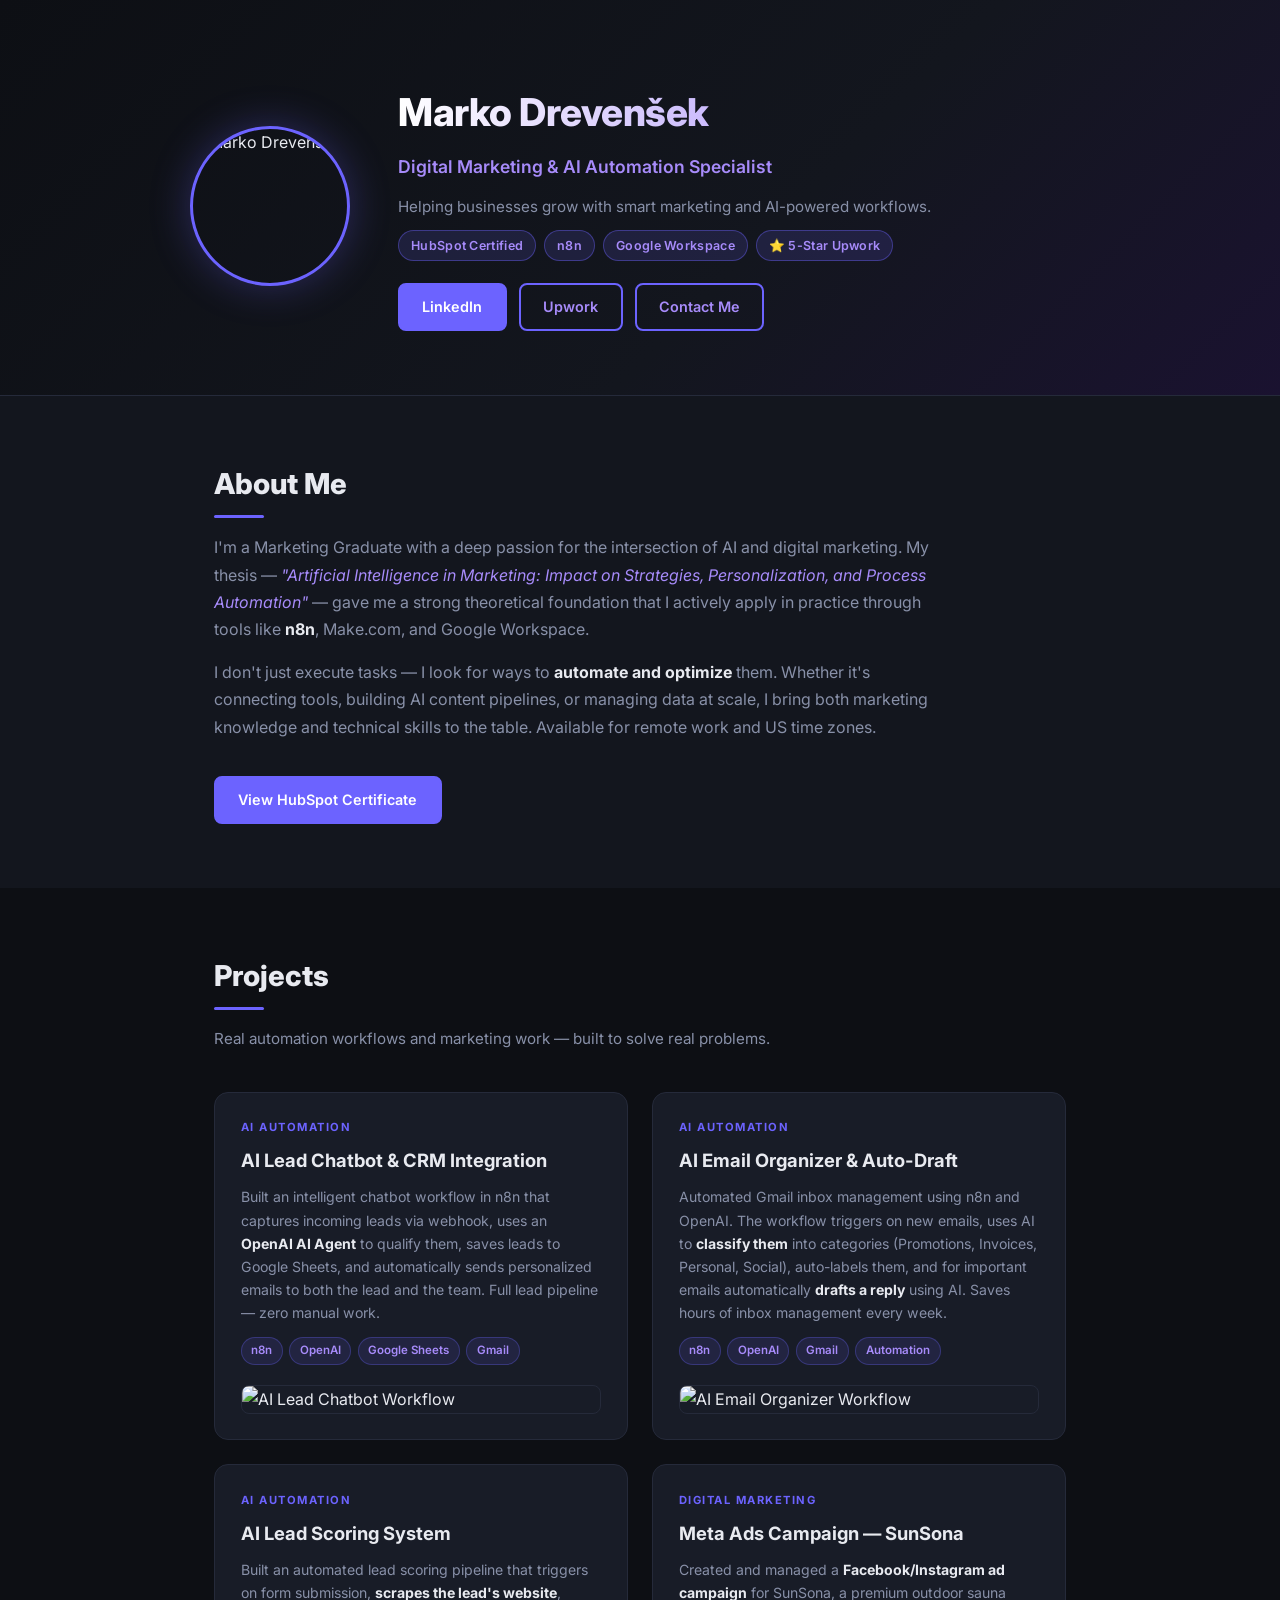
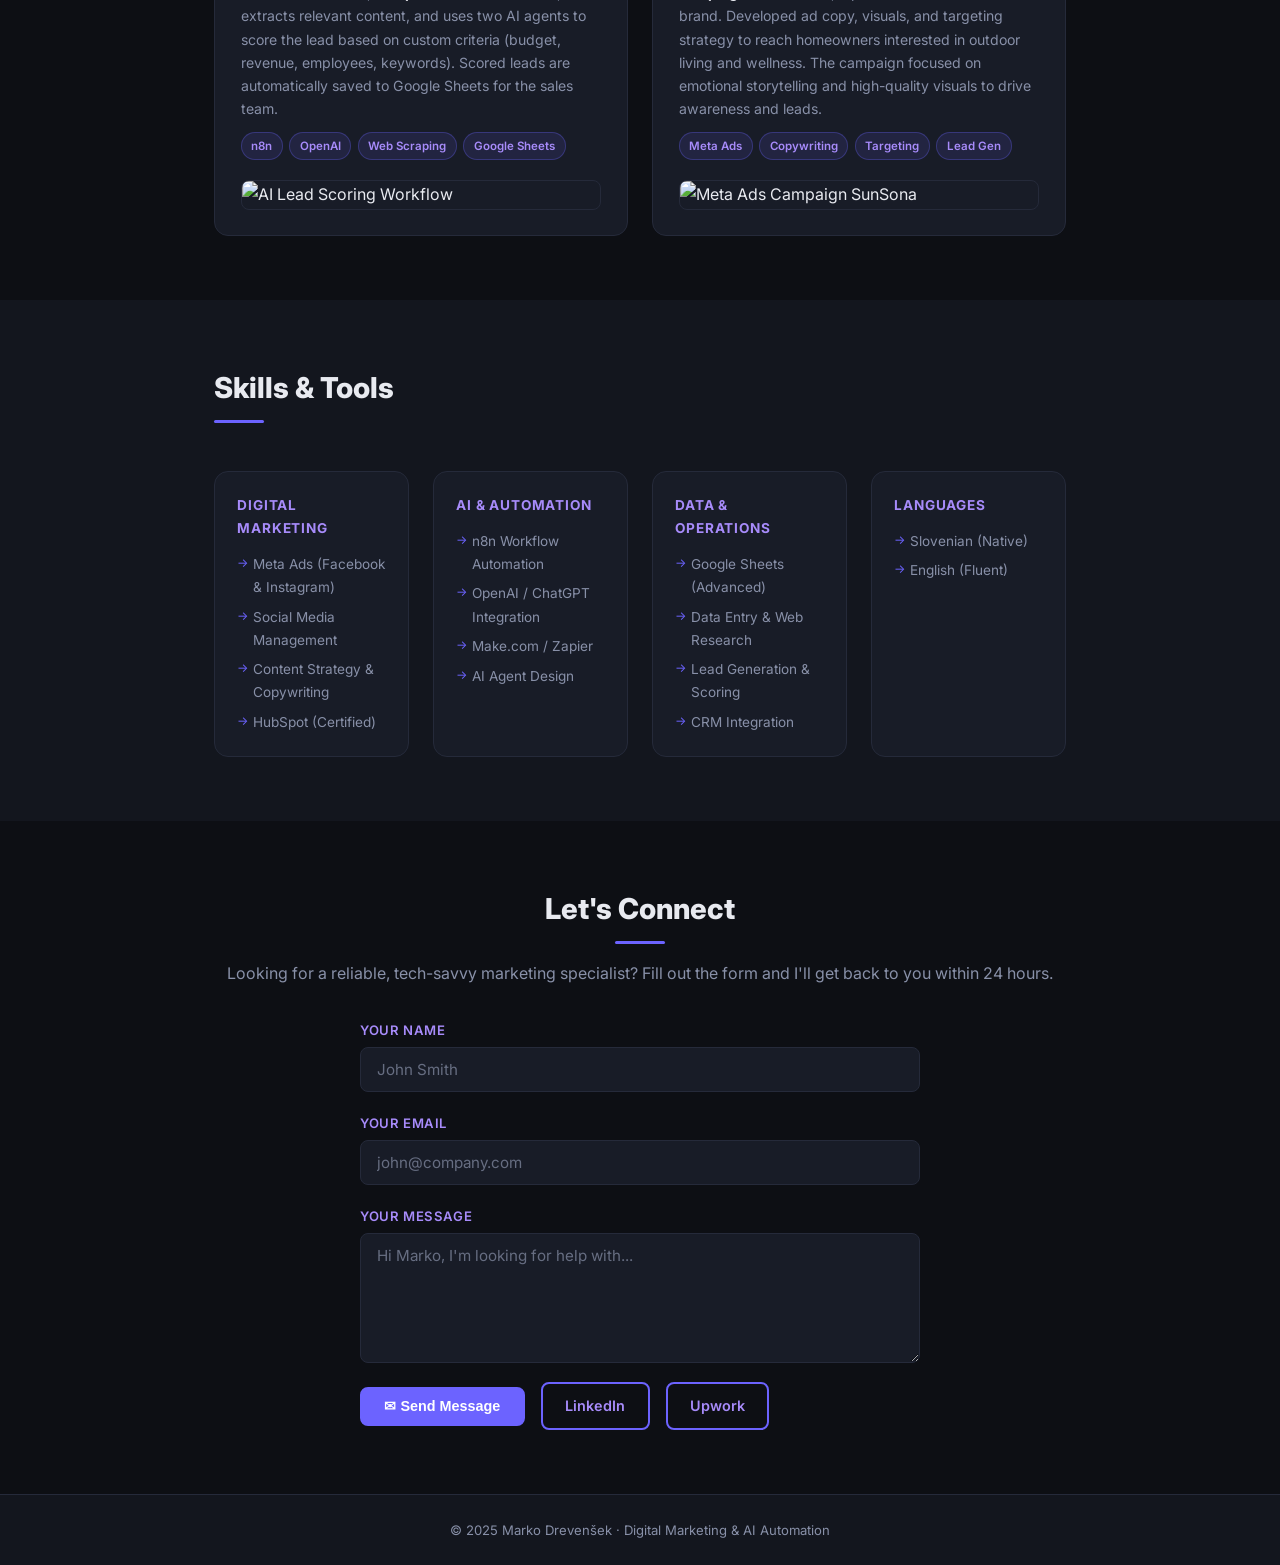
==== index.html @ e8113b6b "Add Formspree contact form to portfolio" ====
<!DOCTYPE html>
<html lang="en">
<head>
  <meta charset="UTF-8" />
  <meta name="viewport" content="width=device-width, initial-scale=1.0" />
  <title>Marko Drevenšek | Digital Marketing &amp; AI Automation</title>
  <meta name="description" content="Marko Drevenšek – Digital Marketing &amp; AI Automation Specialist. HubSpot Certified. Helping businesses grow with smart marketing and AI-powered workflows." />
  <link rel="preconnect" href="https://fonts.googleapis.com" />
  <link rel="preconnect" href="https://fonts.gstatic.com" crossorigin />
  <link href="https://fonts.googleapis.com/css2?family=Inter:wght@300;400;500;600;700;800&display=swap" rel="stylesheet" />
  <style>
/* ===========================
   RESET & BASE
=========================== */
*, *::before, *::after { box-sizing: border-box; margin: 0; padding: 0; }

:root {
  --bg:        #0d0f14;
  --bg2:       #13161e;
  --bg3:       #1a1e2a;
  --accent:    #6c63ff;
  --accent2:   #a78bfa;
  --text:      #e8eaf0;
  --muted:     #8890a8;
  --card-bg:   #181c27;
  --card-border: #252a3a;
  --radius:    14px;
  --font:      'Inter', sans-serif;
}

html { scroll-behavior: smooth; }

body {
  background: var(--bg);
  color: var(--text);
  font-family: var(--font);
  font-size: 16px;
  line-height: 1.7;
}

a { color: inherit; text-decoration: none; }

/* ===========================
   CONTAINER
=========================== */
.container {
  max-width: 900px;
  margin: 0 auto;
  padding: 0 1.5rem;
}

/* ===========================
   HERO
=========================== */
.hero {
  background: linear-gradient(135deg, #0d0f14 0%, #13161e 60%, #1a1230 100%);
  padding: 5rem 1.5rem 4rem;
  border-bottom: 1px solid var(--card-border);
}

.hero-inner {
  max-width: 900px;
  margin: 0 auto;
  display: flex;
  align-items: center;
  gap: 3rem;
}

.avatar {
  width: 160px;
  height: 160px;
  border-radius: 50%;
  object-fit: cover;
  object-position: top;
  border: 3px solid var(--accent);
  flex-shrink: 0;
  box-shadow: 0 0 40px rgba(108, 99, 255, 0.3);
}

.hero-text h1 {
  font-size: 2.4rem;
  font-weight: 800;
  letter-spacing: -0.5px;
  background: linear-gradient(90deg, #fff 0%, var(--accent2) 100%);
  -webkit-background-clip: text;
  -webkit-text-fill-color: transparent;
  background-clip: text;
  margin-bottom: 0.4rem;
}

.tagline {
  font-size: 1.1rem;
  font-weight: 600;
  color: var(--accent2);
  margin-bottom: 0.8rem;
}

.subtitle {
  color: var(--muted);
  font-size: 0.95rem;
  margin-bottom: 1.4rem;
}

.badges {
  display: flex;
  flex-wrap: wrap;
  gap: 0.5rem;
  margin-top: 0.6rem;
}

.badge {
  background: rgba(108, 99, 255, 0.15);
  border: 1px solid rgba(108, 99, 255, 0.4);
  color: var(--accent2);
  font-size: 0.78rem;
  font-weight: 600;
  padding: 0.25rem 0.75rem;
  border-radius: 999px;
  letter-spacing: 0.3px;
}

.hero-cta {
  display: flex;
  flex-wrap: wrap;
  gap: 0.75rem;
  margin-top: 1.2rem;
}

/* ===========================
   BUTTONS
=========================== */
.btn {
  display: inline-block;
  padding: 0.6rem 1.4rem;
  border-radius: 8px;
  font-size: 0.9rem;
  font-weight: 600;
  cursor: pointer;
  transition: all 0.2s ease;
}

.btn-primary {
  background: var(--accent);
  color: #fff;
  border: 2px solid var(--accent);
}

.btn-primary:hover {
  background: var(--accent2);
  border-color: var(--accent2);
  transform: translateY(-1px);
}

.btn-outline {
  background: transparent;
  color: var(--accent2);
  border: 2px solid var(--accent);
}

.btn-outline:hover {
  background: rgba(108, 99, 255, 0.1);
  transform: translateY(-1px);
}

/* ===========================
   SECTION TITLES
=========================== */
.section-title {
  font-size: 1.8rem;
  font-weight: 800;
  margin-bottom: 1rem;
  position: relative;
  display: inline-block;
}

.section-title::after {
  content: '';
  display: block;
  width: 50px;
  height: 3px;
  background: var(--accent);
  border-radius: 2px;
  margin-top: 0.4rem;
}

.section-sub {
  color: var(--muted);
  margin-bottom: 2.5rem;
  font-size: 0.95rem;
}

/* ===========================
   ABOUT
=========================== */
.about {
  padding: 4rem 1.5rem;
  background: var(--bg2);
}

.about-text {
  color: var(--muted);
  margin-bottom: 1rem;
  font-size: 1rem;
  max-width: 720px;
}

.about-text strong { color: var(--text); }
.about-text em { color: var(--accent2); font-style: italic; }

/* ===========================
   PROJECTS
=========================== */
.projects {
  padding: 4rem 1.5rem;
  background: var(--bg);
}

.cards {
  display: grid;
  grid-template-columns: 1fr 1fr;
  gap: 1.5rem;
}

.card {
  background: var(--card-bg);
  border: 1px solid var(--card-border);
  border-radius: var(--radius);
  padding: 1.6rem;
  display: flex;
  flex-direction: column;
  gap: 0.75rem;
  transition: transform 0.2s ease, box-shadow 0.2s ease;
}

.card:hover {
  transform: translateY(-4px);
  box-shadow: 0 12px 40px rgba(108, 99, 255, 0.15);
}

.card-label {
  font-size: 0.7rem;
  font-weight: 700;
  letter-spacing: 1.5px;
  color: var(--accent);
  text-transform: uppercase;
}

.card-title {
  font-size: 1.15rem;
  font-weight: 700;
  color: var(--text);
  line-height: 1.3;
}

.card-text {
  font-size: 0.88rem;
  color: var(--muted);
  line-height: 1.65;
  flex-grow: 1;
}

.card-text strong { color: var(--text); }

.card-tags {
  display: flex;
  flex-wrap: wrap;
  gap: 0.4rem;
}

.tag {
  background: rgba(108, 99, 255, 0.12);
  border: 1px solid rgba(108, 99, 255, 0.3);
  color: var(--accent2);
  font-size: 0.72rem;
  font-weight: 600;
  padding: 0.2rem 0.6rem;
  border-radius: 999px;
}

.card-img {
  width: 100%;
  border-radius: 8px;
  border: 1px solid var(--card-border);
  margin-top: 0.5rem;
  object-fit: cover;
  max-height: 200px;
}

/* ===========================
   SKILLS
=========================== */
.skills {
  padding: 4rem 1.5rem;
  background: var(--bg2);
}

.skills-grid {
  display: grid;
  grid-template-columns: repeat(4, 1fr);
  gap: 1.5rem;
  margin-top: 2rem;
}

.skill-group {
  background: var(--card-bg);
  border: 1px solid var(--card-border);
  border-radius: var(--radius);
  padding: 1.4rem;
}

.skill-group h4 {
  font-size: 0.85rem;
  font-weight: 700;
  color: var(--accent2);
  text-transform: uppercase;
  letter-spacing: 0.8px;
  margin-bottom: 0.8rem;
}

.skill-group ul {
  list-style: none;
  display: flex;
  flex-direction: column;
  gap: 0.4rem;
}

.skill-group li {
  font-size: 0.85rem;
  color: var(--muted);
  padding-left: 1rem;
  position: relative;
}

.skill-group li::before {
  content: '→';
  position: absolute;
  left: 0;
  color: var(--accent);
  font-size: 0.75rem;
}

/* ===========================
   CONTACT
=========================== */
.contact {
  padding: 4rem 1.5rem;
  background: var(--bg);
  text-align: center;
}

.contact .section-title::after {
  margin: 0.4rem auto 0;
}

.contact-sub {
  color: var(--muted);
  margin-bottom: 2rem;
  font-size: 1rem;
}

.contact-links {
  display: flex;
  justify-content: center;
  flex-wrap: wrap;
  gap: 1rem;
  margin-top: 2rem;
}

/* ===========================
   CONTACT FORM
=========================== */
.contact-form {
  max-width: 560px;
  margin: 0 auto;
  text-align: left;
}

.form-group {
  display: flex;
  flex-direction: column;
  gap: 0.4rem;
  margin-bottom: 1.2rem;
}

.form-group label {
  font-size: 0.82rem;
  font-weight: 600;
  color: var(--accent2);
  text-transform: uppercase;
  letter-spacing: 0.6px;
}

.form-group input,
.form-group textarea {
  background: var(--card-bg);
  border: 1px solid var(--card-border);
  border-radius: 8px;
  padding: 0.75rem 1rem;
  color: var(--text);
  font-family: var(--font);
  font-size: 0.95rem;
  outline: none;
  transition: border-color 0.2s ease, box-shadow 0.2s ease;
  width: 100%;
}

.form-group input:focus,
.form-group textarea:focus {
  border-color: var(--accent);
  box-shadow: 0 0 0 3px rgba(108, 99, 255, 0.15);
}

.form-group input::placeholder,
.form-group textarea::placeholder {
  color: var(--muted);
  opacity: 0.7;
}

.form-group textarea {
  resize: vertical;
  min-height: 130px;
}

.form-submit {
  display: flex;
  align-items: center;
  gap: 1rem;
  flex-wrap: wrap;
}

.form-success {
  display: none;
  background: rgba(108, 99, 255, 0.12);
  border: 1px solid rgba(108, 99, 255, 0.4);
  border-radius: 8px;
  padding: 1rem 1.4rem;
  color: var(--accent2);
  font-size: 0.9rem;
  font-weight: 600;
  margin-top: 1rem;
  text-align: center;
}

/* ===========================
   FOOTER
=========================== */
footer {
  background: var(--bg2);
  border-top: 1px solid var(--card-border);
  text-align: center;
  padding: 1.5rem;
  font-size: 0.82rem;
  color: var(--muted);
}

/* ===========================
   RESPONSIVE
=========================== */
@media (max-width: 768px) {
  .hero-inner {
    flex-direction: column;
    text-align: center;
    gap: 1.5rem;
  }

  .hero-text h1 { font-size: 1.8rem; }

  .badges, .hero-cta {
    justify-content: center;
  }

  .cards {
    grid-template-columns: 1fr;
  }

  .skills-grid {
    grid-template-columns: 1fr 1fr;
  }
}

@media (max-width: 480px) {
  .skills-grid {
    grid-template-columns: 1fr;
  }

  .hero-text h1 { font-size: 1.5rem; }
}
  </style>
</head>
<body>

  <!-- HERO -->
  <section class="hero">
    <div class="hero-inner">
      <img src="https://raw.githubusercontent.com/drevensekmarko3-maker/-marko-portfolio/main/marko.png" alt="Marko Drevenšek" class="avatar" />
      <div class="hero-text">
        <h1>Marko Drevenšek</h1>
        <p class="tagline">Digital Marketing &amp; AI Automation Specialist</p>
        <p class="subtitle">Helping businesses grow with smart marketing and AI-powered workflows.<br>
        <span class="badges">
          <span class="badge">HubSpot Certified</span>
          <span class="badge">n8n</span>
          <span class="badge">Google Workspace</span>
          <span class="badge">&#11088; 5-Star Upwork</span>
        </span>
        </p>
        <div class="hero-cta">
          <a href="https://www.linkedin.com/in/marko-dreven%C5%A1ek-a65144298" target="_blank" class="btn btn-primary">LinkedIn</a>
          <a href="https://www.upwork.com/freelancers/~019cb7ba90d6bcbdc0" target="_blank" class="btn btn-outline">Upwork</a>
          <a href="#contact" class="btn btn-outline">Contact Me</a>
        </div>
      </div>
    </div>
  </section>

  <!-- ABOUT -->
  <section class="about">
    <div class="container">
      <h2 class="section-title">About Me</h2>
      <p class="about-text">
        I'm a Marketing Graduate with a deep passion for the intersection of AI and digital marketing.
        My thesis &mdash; <em>"Artificial Intelligence in Marketing: Impact on Strategies, Personalization, and Process Automation"</em> &mdash;
        gave me a strong theoretical foundation that I actively apply in practice through tools like <strong>n8n</strong>, Make.com, and Google Workspace.
      </p>
      <p class="about-text">
        I don't just execute tasks &mdash; I look for ways to <strong>automate and optimize</strong> them. Whether it's connecting tools,
        building AI content pipelines, or managing data at scale, I bring both marketing knowledge and technical skills to the table.
        Available for remote work and US time zones.
      </p>
      <a href="https://app-eu1.hubspot.com/academy/achievements/cdh0hdkd/en/1/marko-drevensek/social-media-marketing" target="_blank" class="btn btn-primary" style="margin-top:1.2rem;">View HubSpot Certificate</a>
    </div>
  </section>

  <!-- PROJECTS -->
  <section class="projects">
    <div class="container">
      <h2 class="section-title">Projects</h2>
      <p class="section-sub">Real automation workflows and marketing work &mdash; built to solve real problems.</p>

      <div class="cards">

        <!-- Card 1: Chatbot -->
        <div class="card">
          <div class="card-label">AI AUTOMATION</div>
          <h3 class="card-title">AI Lead Chatbot &amp; CRM Integration</h3>
          <p class="card-text">
            Built an intelligent chatbot workflow in n8n that captures incoming leads via webhook,
            uses an <strong>OpenAI AI Agent</strong> to qualify them, saves leads to Google Sheets,
            and automatically sends personalized emails to both the lead and the team.
            Full lead pipeline &mdash; zero manual work.
          </p>
          <div class="card-tags">
            <span class="tag">n8n</span><span class="tag">OpenAI</span><span class="tag">Google Sheets</span><span class="tag">Gmail</span>
          </div>
          <img src="https://raw.githubusercontent.com/drevensekmarko3-maker/-marko-portfolio/main/chatbot.jpg" alt="AI Lead Chatbot Workflow" class="card-img" />
        </div>

        <!-- Card 2: Email Organizer -->
        <div class="card">
          <div class="card-label">AI AUTOMATION</div>
          <h3 class="card-title">AI Email Organizer &amp; Auto-Draft</h3>
          <p class="card-text">
            Automated Gmail inbox management using n8n and OpenAI. The workflow triggers on new emails,
            uses AI to <strong>classify them</strong> into categories (Promotions, Invoices, Personal, Social),
            auto-labels them, and for important emails automatically <strong>drafts a reply</strong> using AI.
            Saves hours of inbox management every week.
          </p>
          <div class="card-tags">
            <span class="tag">n8n</span><span class="tag">OpenAI</span><span class="tag">Gmail</span><span class="tag">Automation</span>
          </div>
          <img src="https://raw.githubusercontent.com/drevensekmarko3-maker/-marko-portfolio/main/emailorganizator.jpg" alt="AI Email Organizer Workflow" class="card-img" />
        </div>

        <!-- Card 3: Lead Scoring -->
        <div class="card">
          <div class="card-label">AI AUTOMATION</div>
          <h3 class="card-title">AI Lead Scoring System</h3>
          <p class="card-text">
            Built an automated lead scoring pipeline that triggers on form submission,
            <strong>scrapes the lead's website</strong>, extracts relevant content, and uses two AI agents
            to score the lead based on custom criteria (budget, revenue, employees, keywords).
            Scored leads are automatically saved to Google Sheets for the sales team.
          </p>
          <div class="card-tags">
            <span class="tag">n8n</span><span class="tag">OpenAI</span><span class="tag">Web Scraping</span><span class="tag">Google Sheets</span>
          </div>
          <img src="https://raw.githubusercontent.com/drevensekmarko3-maker/-marko-portfolio/main/leadscoring.jpg" alt="AI Lead Scoring Workflow" class="card-img" />
        </div>

        <!-- Card 4: Meta Ad -->
        <div class="card">
          <div class="card-label">DIGITAL MARKETING</div>
          <h3 class="card-title">Meta Ads Campaign &mdash; SunSona</h3>
          <p class="card-text">
            Created and managed a <strong>Facebook/Instagram ad campaign</strong> for SunSona, a premium outdoor sauna brand.
            Developed ad copy, visuals, and targeting strategy to reach homeowners interested in outdoor living and wellness.
            The campaign focused on emotional storytelling and high-quality visuals to drive awareness and leads.
          </p>
          <div class="card-tags">
            <span class="tag">Meta Ads</span><span class="tag">Copywriting</span><span class="tag">Targeting</span><span class="tag">Lead Gen</span>
          </div>
          <img src="https://raw.githubusercontent.com/drevensekmarko3-maker/-marko-portfolio/main/metaad.jpg" alt="Meta Ads Campaign SunSona" class="card-img" />
        </div>

      </div>
    </div>
  </section>

  <!-- SKILLS -->
  <section class="skills">
    <div class="container">
      <h2 class="section-title">Skills &amp; Tools</h2>
      <div class="skills-grid">
        <div class="skill-group">
          <h4>Digital Marketing</h4>
          <ul>
            <li>Meta Ads (Facebook &amp; Instagram)</li>
            <li>Social Media Management</li>
            <li>Content Strategy &amp; Copywriting</li>
            <li>HubSpot (Certified)</li>
          </ul>
        </div>
        <div class="skill-group">
          <h4>AI &amp; Automation</h4>
          <ul>
            <li>n8n Workflow Automation</li>
            <li>OpenAI / ChatGPT Integration</li>
            <li>Make.com / Zapier</li>
            <li>AI Agent Design</li>
          </ul>
        </div>
        <div class="skill-group">
          <h4>Data &amp; Operations</h4>
          <ul>
            <li>Google Sheets (Advanced)</li>
            <li>Data Entry &amp; Web Research</li>
            <li>Lead Generation &amp; Scoring</li>
            <li>CRM Integration</li>
          </ul>
        </div>
        <div class="skill-group">
          <h4>Languages</h4>
          <ul>
            <li>Slovenian (Native)</li>
            <li>English (Fluent)</li>
          </ul>
        </div>
      </div>
    </div>
  </section>

  <!-- CONTACT -->
  <section class="contact" id="contact">
    <div class="container">
      <h2 class="section-title">Let's Connect</h2>
      <p class="contact-sub">Looking for a reliable, tech-savvy marketing specialist? Fill out the form and I'll get back to you within 24 hours.</p>

      <form class="contact-form" action="https://formspree.io/f/meevlqdd" method="POST" id="contactForm">
        <div class="form-group">
          <label for="name">Your Name</label>
          <input type="text" id="name" name="name" placeholder="John Smith" required />
        </div>
        <div class="form-group">
          <label for="email">Your Email</label>
          <input type="email" id="email" name="email" placeholder="john@company.com" required />
        </div>
        <div class="form-group">
          <label for="message">Your Message</label>
          <textarea id="message" name="message" placeholder="Hi Marko, I'm looking for help with..." required></textarea>
        </div>
        <div class="form-submit">
          <button type="submit" class="btn btn-primary">&#9993; Send Message</button>
          <a href="https://www.linkedin.com/in/marko-dreven%C5%A1ek-a65144298" target="_blank" class="btn btn-outline">LinkedIn</a>
          <a href="https://www.upwork.com/freelancers/~019cb7ba90d6bcbdc0" target="_blank" class="btn btn-outline">Upwork</a>
        </div>
        <div class="form-success" id="formSuccess">
          &#10003; Message sent! I'll get back to you within 24 hours.
        </div>
      </form>
    </div>
  </section>

  <script>
    const form = document.getElementById('contactForm');
    const success = document.getElementById('formSuccess');
    form.addEventListener('submit', async function(e) {
      e.preventDefault();
      const data = new FormData(form);
      const response = await fetch(form.action, {
        method: 'POST',
        body: data,
        headers: { 'Accept': 'application/json' }
      });
      if (response.ok) {
        form.reset();
        success.style.display = 'block';
        form.querySelector('button[type=submit]').disabled = true;
      } else {
        alert('Something went wrong. Please try again or email me directly at drevensek.marko3@gmail.com');
      }
    });
  </script>

  <footer>
    <p>&copy; 2025 Marko Dreven&scaron;ek &middot; Digital Marketing &amp; AI Automation</p>
  </footer>

</body>
</html>
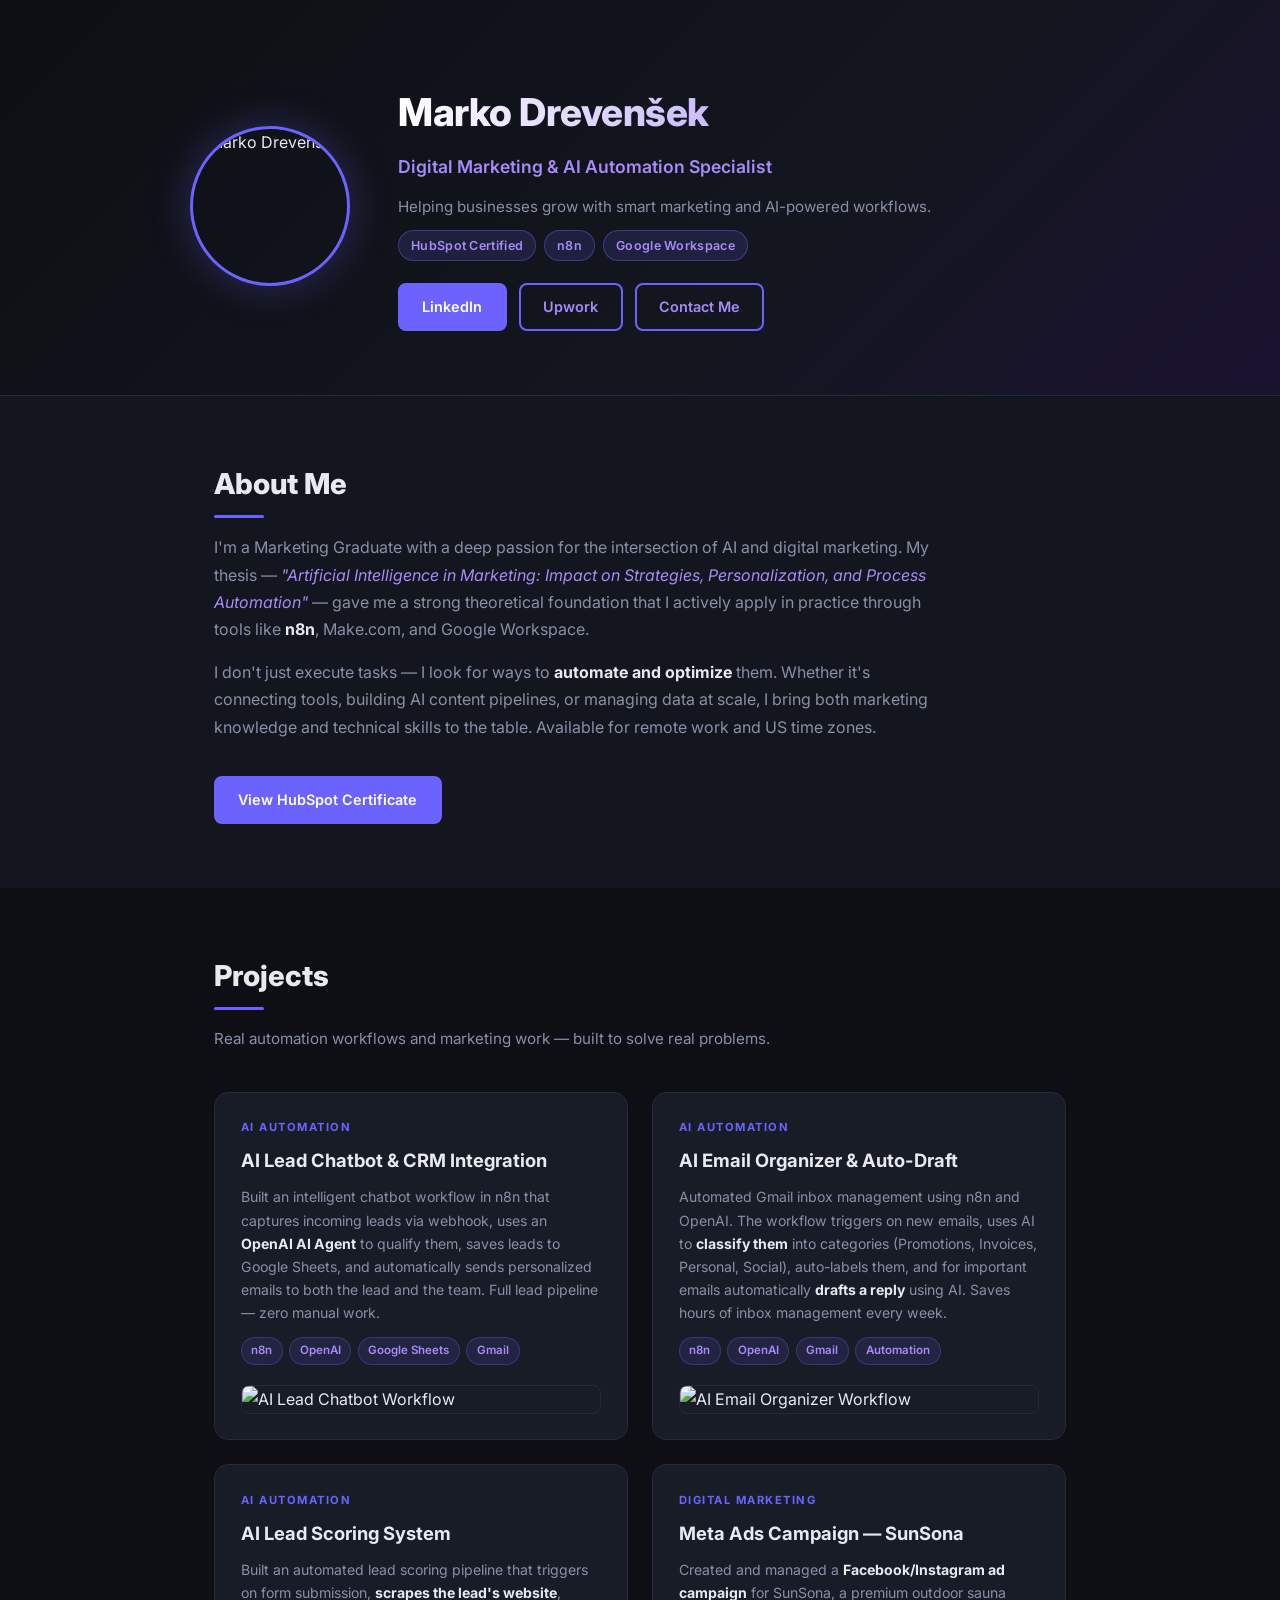
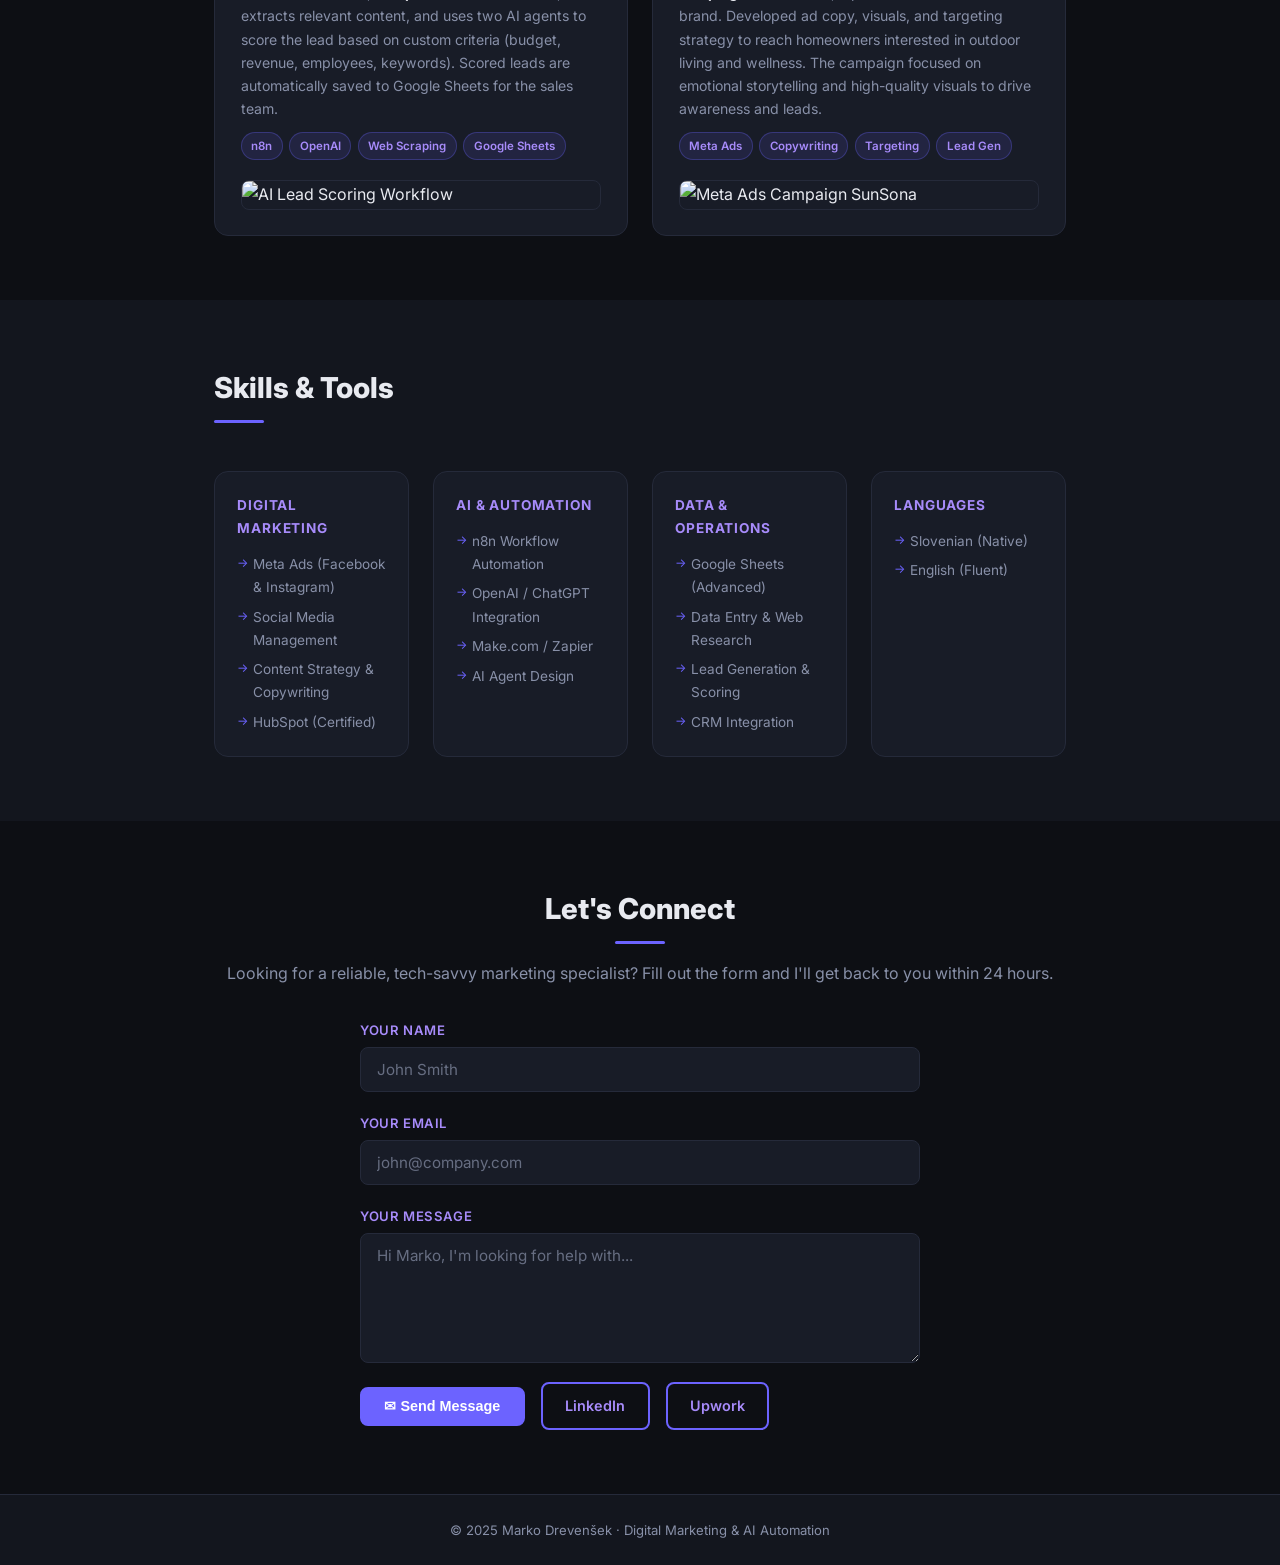
==== commit fab15075: "Update index.html" ====
--- a/index.html
+++ b/index.html
@@ -3,6 +3,19 @@
 <head>
   <meta charset="UTF-8" />
   <meta name="viewport" content="width=device-width, initial-scale=1.0" />
+  <!-- Open Graph / Social Media Preview -->
+  <meta property="og:type" content="website" />
+  <meta property="og:url" content="https://drevensekmarko3-maker.github.io/-marko-portfolio/" />
+  <meta property="og:title" content="Marko Drevenšek | Digital Marketing &amp; AI Automation" />
+  <meta property="og:description" content="Helping businesses grow with smart marketing and AI-powered workflows. HubSpot Certified, n8n, Google Workspace, 5-Star Upwork." />
+  <meta property="og:image" content="https://raw.githubusercontent.com/drevensekmarko3-maker/-marko-portfolio/main/thumbnail.png" />
+  <meta property="og:image:width" content="1200" />
+  <meta property="og:image:height" content="630" />
+  <!-- Twitter Card -->
+  <meta name="twitter:card" content="summary_large_image" />
+  <meta name="twitter:title" content="Marko Drevenšek | Digital Marketing &amp; AI Automation" />
+  <meta name="twitter:description" content="Helping businesses grow with smart marketing and AI-powered workflows." />
+  <meta name="twitter:image" content="https://raw.githubusercontent.com/drevensekmarko3-maker/-marko-portfolio/main/thumbnail.png" />
   <title>Marko Drevenšek | Digital Marketing &amp; AI Automation</title>
   <meta name="description" content="Marko Drevenšek – Digital Marketing &amp; AI Automation Specialist. HubSpot Certified. Helping businesses grow with smart marketing and AI-powered workflows." />
   <link rel="preconnect" href="https://fonts.googleapis.com" />
@@ -501,7 +514,6 @@
           <span class="badge">HubSpot Certified</span>
           <span class="badge">n8n</span>
           <span class="badge">Google Workspace</span>
-          <span class="badge">&#11088; 5-Star Upwork</span>
         </span>
         </p>
         <div class="hero-cta">
@@ -680,22 +692,51 @@
     </div>
   </section>
 
+  <!-- EmailJS SDK -->
+  <script src="https://cdn.jsdelivr.net/npm/@emailjs/browser@4/dist/email.min.js"></script>
+
   <script>
+    // Init EmailJS
+    emailjs.init('VGY3nsfo5c49MCOZT');
+
     const form = document.getElementById('contactForm');
     const success = document.getElementById('formSuccess');
+    const submitBtn = form.querySelector('button[type=submit]');
+
     form.addEventListener('submit', async function(e) {
       e.preventDefault();
+      submitBtn.disabled = true;
+      submitBtn.textContent = 'Sending...';
+
+      const nameVal = document.getElementById('name').value;
+      const emailVal = document.getElementById('email').value;
+      const messageVal = document.getElementById('message').value;
+
+      // 1. Send to Formspree (Marko receives the message)
       const data = new FormData(form);
-      const response = await fetch(form.action, {
+      const fsResponse = await fetch('https://formspree.io/f/meevlqdd', {
         method: 'POST',
         body: data,
         headers: { 'Accept': 'application/json' }
       });
-      if (response.ok) {
+
+      if (fsResponse.ok) {
+        // 2. Send auto-response thank-you email via EmailJS
+        emailjs.send('service_z2nu8lv', 'template_xsliifh', {
+          from_name: nameVal,
+          reply_to: emailVal,
+          to_email: emailVal,
+          message: messageVal
+        }).catch(function() {
+          // silently fail if EmailJS has an issue
+        });
+
         form.reset();
         success.style.display = 'block';
-        form.querySelector('button[type=submit]').disabled = true;
+        submitBtn.textContent = '\u2713 Sent!';
       } else {
+        submitBtn.disabled = false;
+        submitBtn.innerHTML = '&#9993; Send Message';
         alert('Something went wrong. Please try again or email me directly at drevensek.marko3@gmail.com');
       }
     });
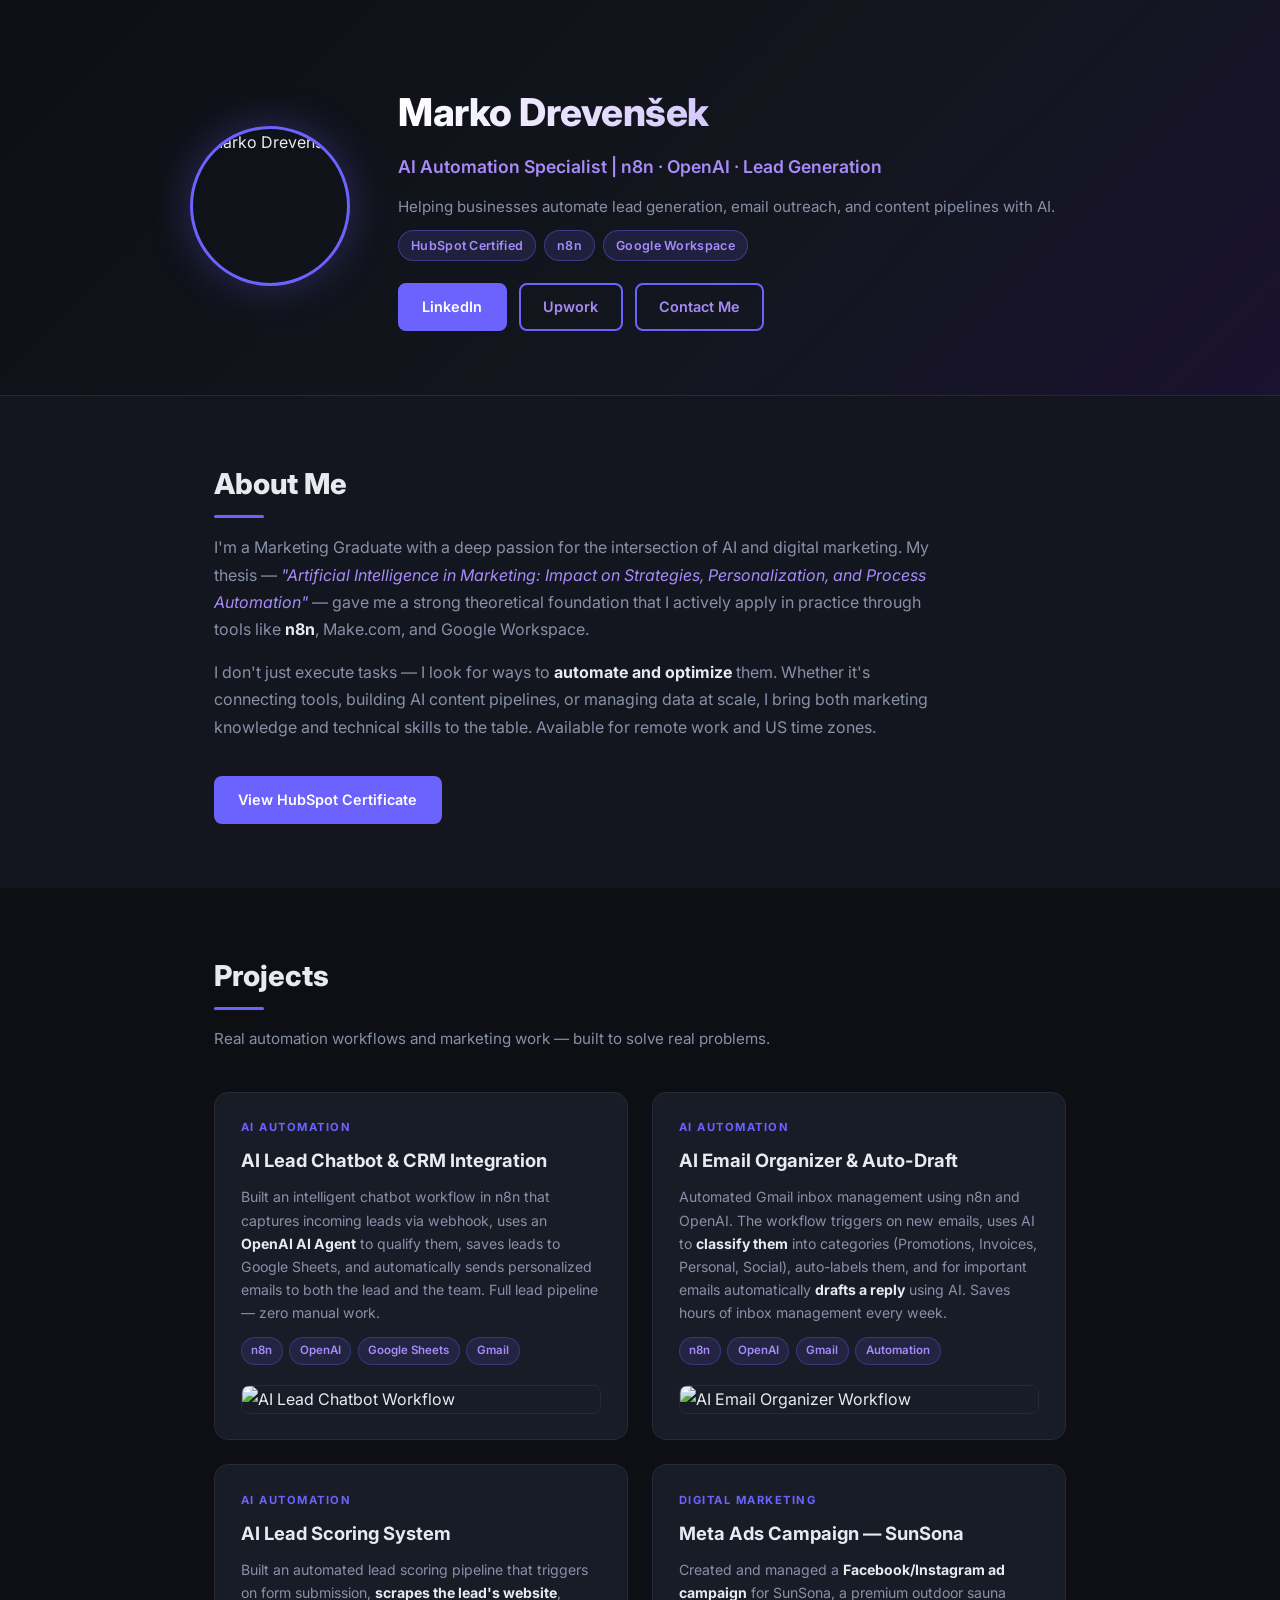
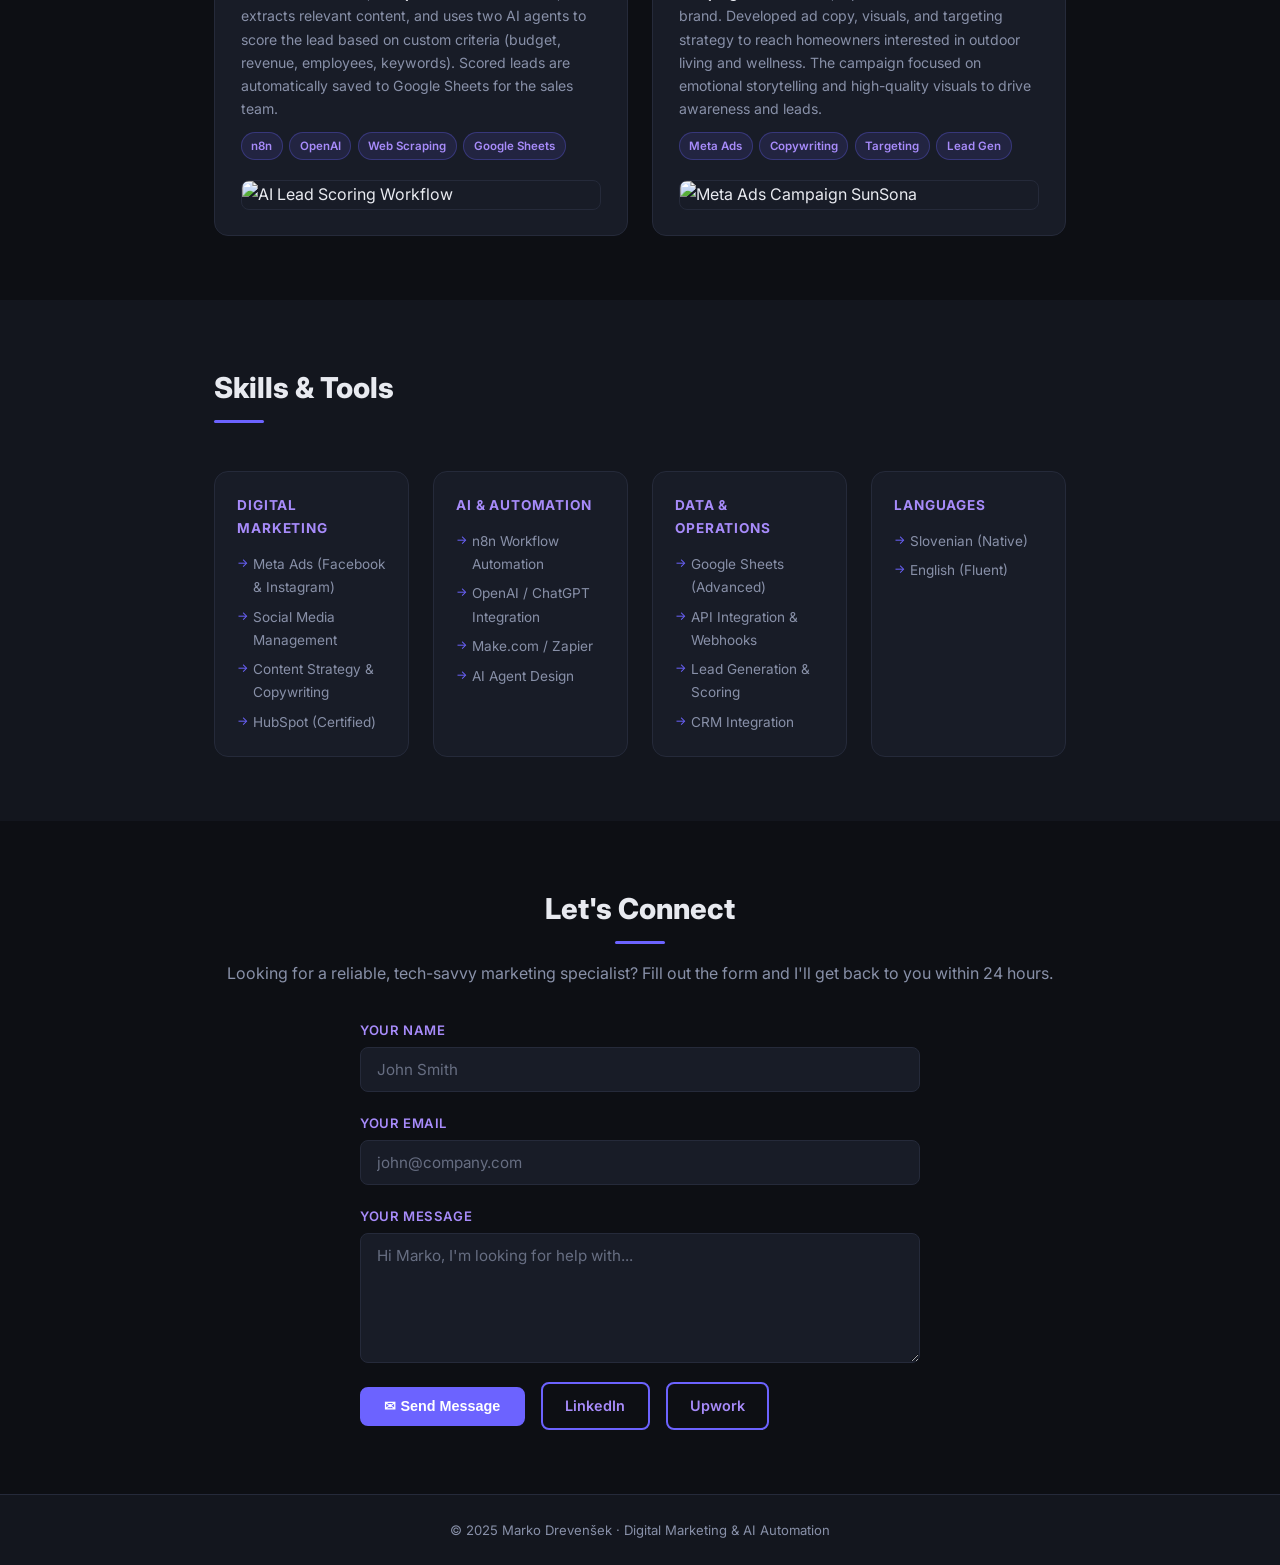
==== commit 83a0fabb: "Update index.html" ====
--- a/index.html
+++ b/index.html
@@ -7,17 +7,17 @@
   <meta property="og:type" content="website" />
   <meta property="og:url" content="https://drevensekmarko3-maker.github.io/-marko-portfolio/" />
   <meta property="og:title" content="Marko Drevenšek | Digital Marketing &amp; AI Automation" />
-  <meta property="og:description" content="Helping businesses grow with smart marketing and AI-powered workflows. HubSpot Certified, n8n, Google Workspace, 5-Star Upwork." />
+  <meta property="og:description" content="Helping businesses automate lead generation, email outreach, and content pipelines with AI. HubSpot Certified, n8n, Google Workspace." />
   <meta property="og:image" content="https://raw.githubusercontent.com/drevensekmarko3-maker/-marko-portfolio/main/thumbnail.png" />
   <meta property="og:image:width" content="1200" />
   <meta property="og:image:height" content="630" />
   <!-- Twitter Card -->
   <meta name="twitter:card" content="summary_large_image" />
   <meta name="twitter:title" content="Marko Drevenšek | Digital Marketing &amp; AI Automation" />
-  <meta name="twitter:description" content="Helping businesses grow with smart marketing and AI-powered workflows." />
+  <meta name="twitter:description" content="Helping businesses automate lead generation, email outreach, and content pipelines with AI." />
   <meta name="twitter:image" content="https://raw.githubusercontent.com/drevensekmarko3-maker/-marko-portfolio/main/thumbnail.png" />
   <title>Marko Drevenšek | Digital Marketing &amp; AI Automation</title>
-  <meta name="description" content="Marko Drevenšek – Digital Marketing &amp; AI Automation Specialist. HubSpot Certified. Helping businesses grow with smart marketing and AI-powered workflows." />
+  <meta name="description" content="Marko Drevenšek –  AI Automation Specialist | n8n · OpenAI · Lead Generation. HubSpot Certified. Helping businesses automate lead generation, email outreach, and content pipelines with AI." />
   <link rel="preconnect" href="https://fonts.googleapis.com" />
   <link rel="preconnect" href="https://fonts.gstatic.com" crossorigin />
   <link href="https://fonts.googleapis.com/css2?family=Inter:wght@300;400;500;600;700;800&display=swap" rel="stylesheet" />
@@ -508,8 +508,8 @@
       <img src="https://raw.githubusercontent.com/drevensekmarko3-maker/-marko-portfolio/main/marko.png" alt="Marko Drevenšek" class="avatar" />
       <div class="hero-text">
         <h1>Marko Drevenšek</h1>
-        <p class="tagline">Digital Marketing &amp; AI Automation Specialist</p>
-        <p class="subtitle">Helping businesses grow with smart marketing and AI-powered workflows.<br>
+        <p class="tagline"> AI Automation Specialist | n8n · OpenAI · Lead Generation</p>
+        <p class="subtitle">Helping businesses automate lead generation, email outreach, and content pipelines with AI.<br>
         <span class="badges">
           <span class="badge">HubSpot Certified</span>
           <span class="badge">n8n</span>
@@ -645,7 +645,7 @@
           <h4>Data &amp; Operations</h4>
           <ul>
             <li>Google Sheets (Advanced)</li>
-            <li>Data Entry &amp; Web Research</li>
+            <li>API Integration &amp; Webhooks</li>
             <li>Lead Generation &amp; Scoring</li>
             <li>CRM Integration</li>
           </ul>
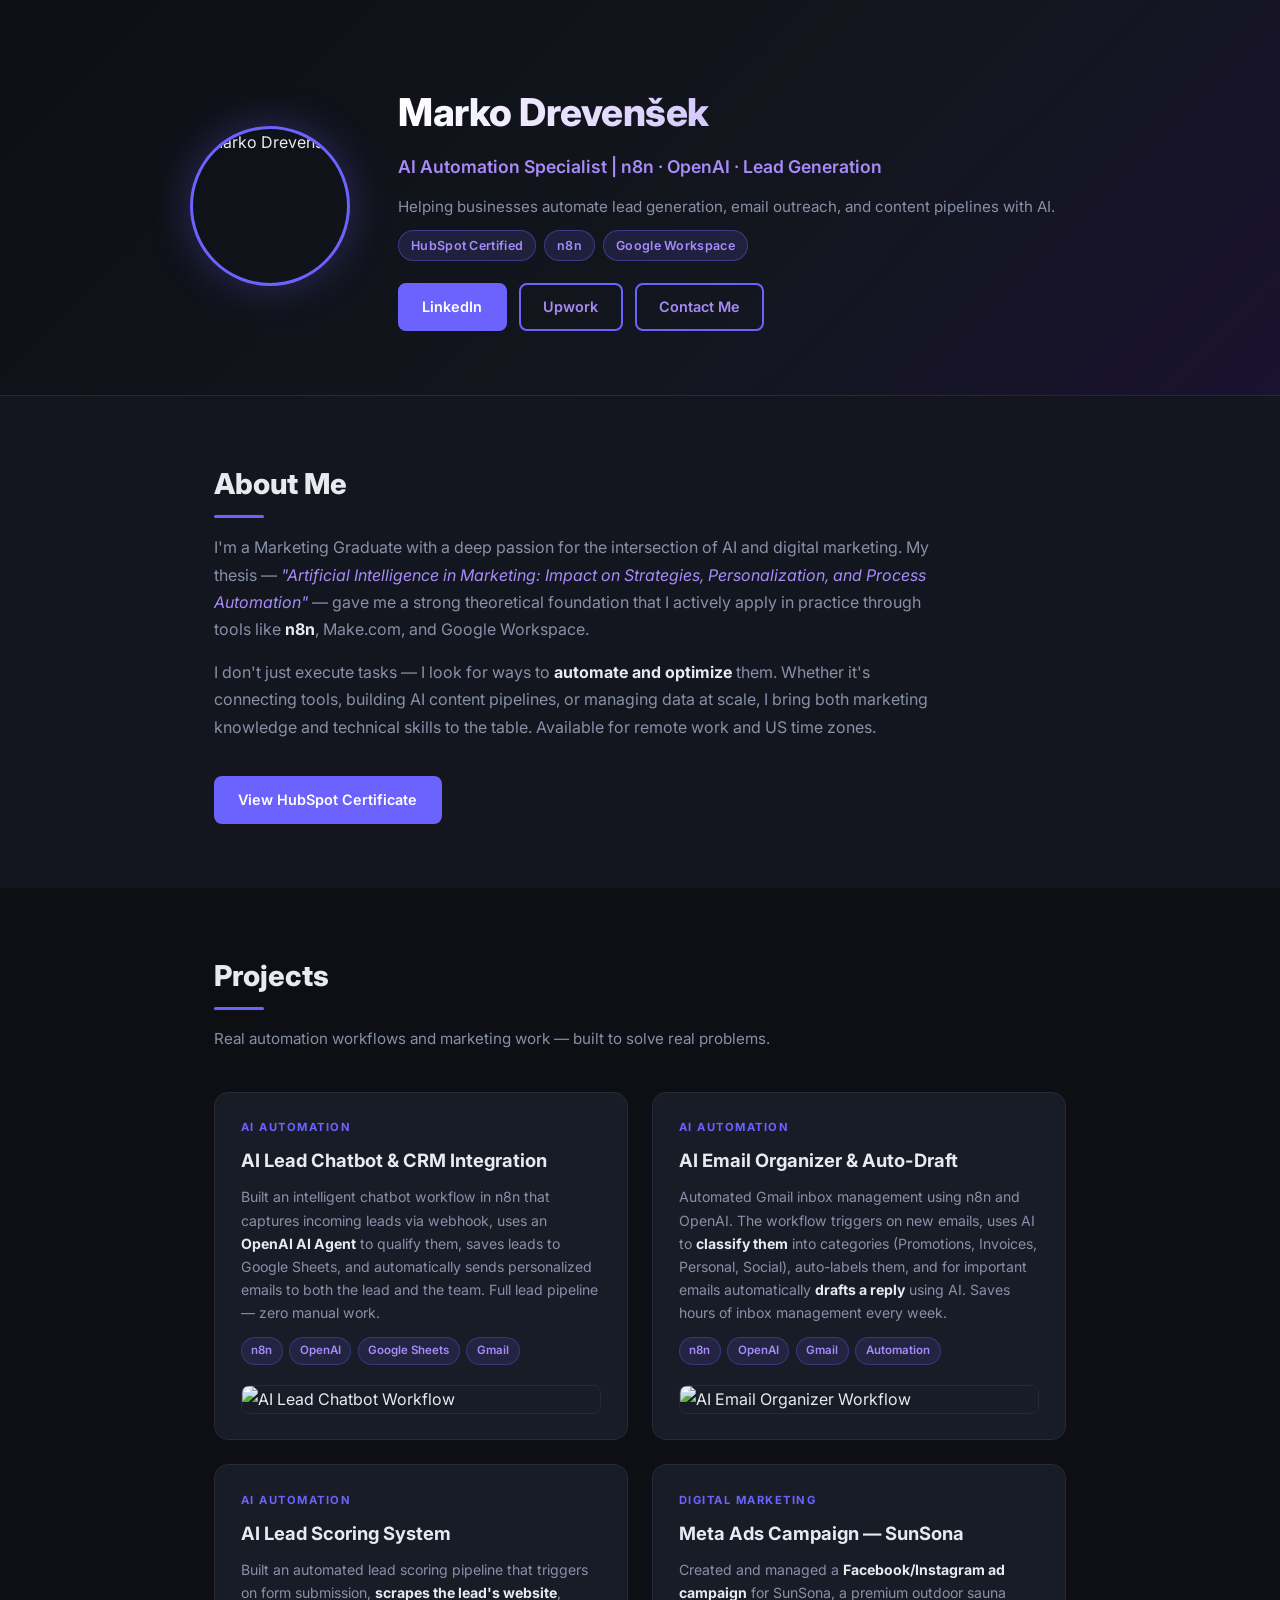
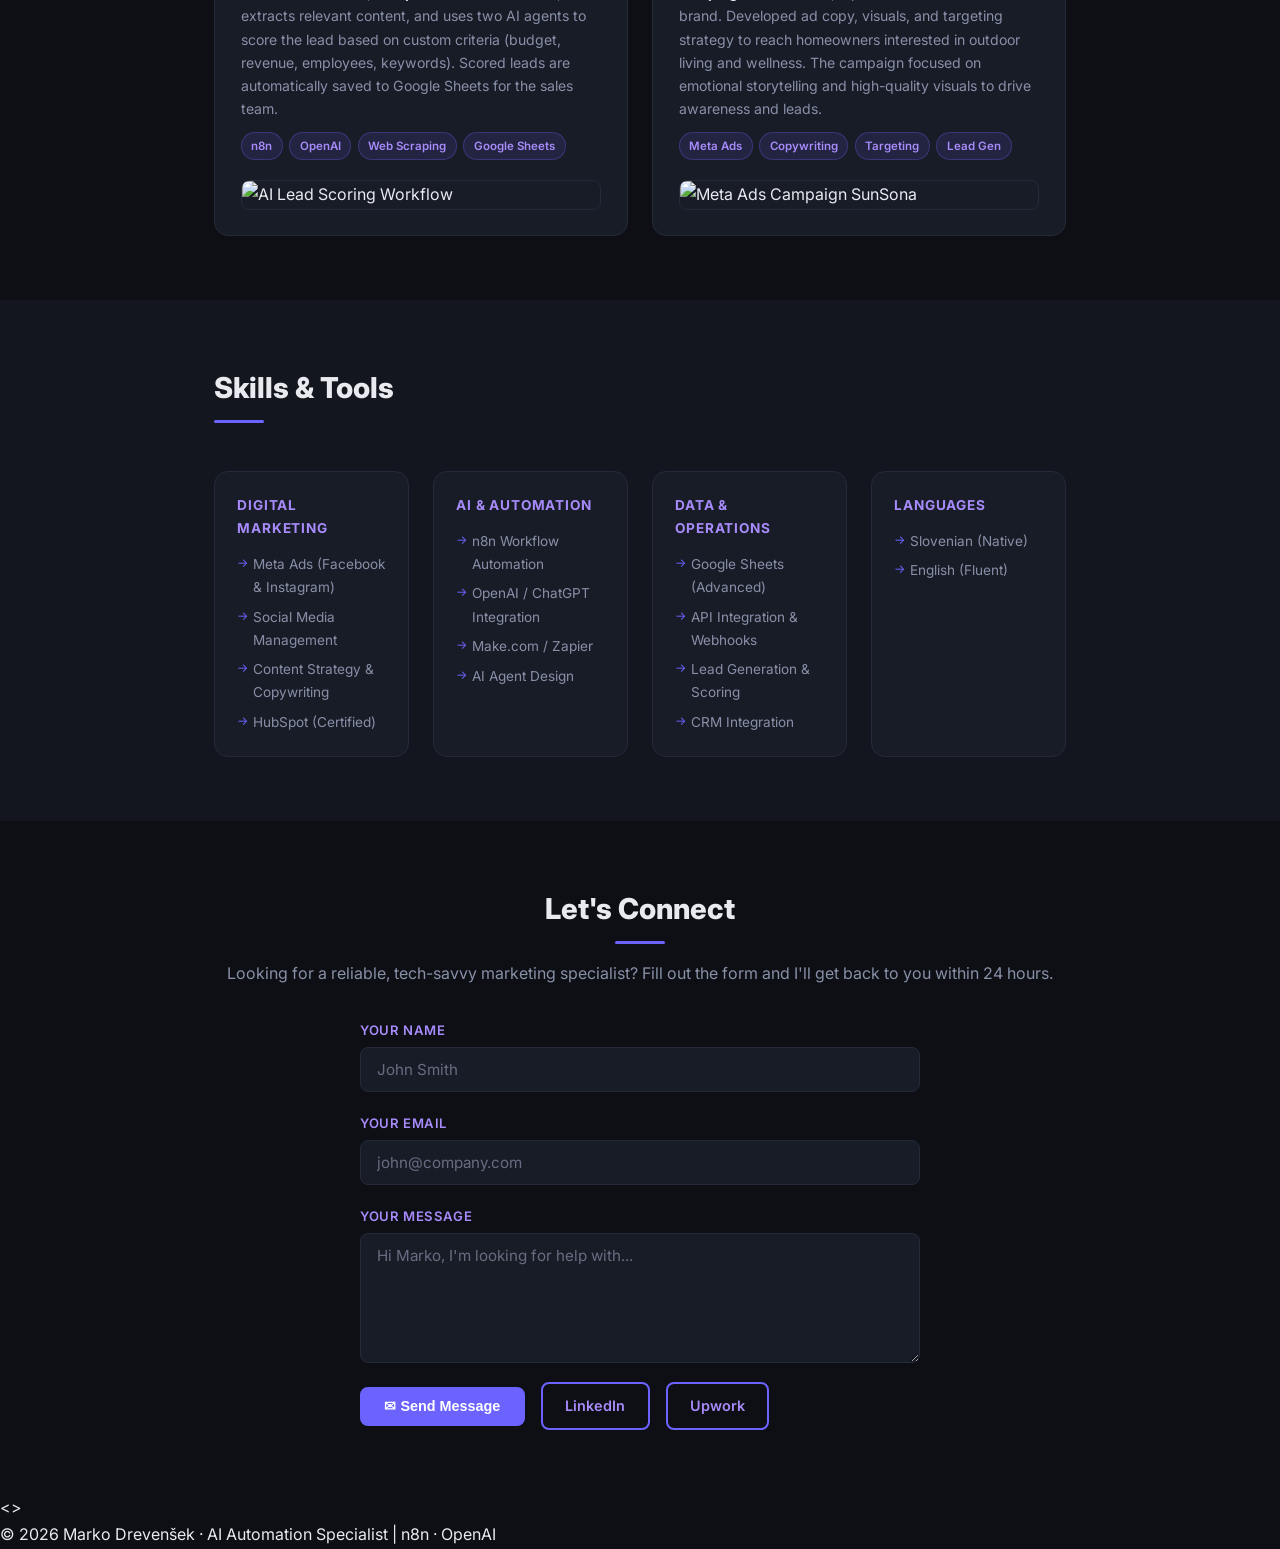
==== commit ecaed52e: "Update index.html" ====
--- a/index.html
+++ b/index.html
@@ -742,8 +742,8 @@
     });
   </script>
 
-  <footer>
-    <p>&copy; 2025 Marko Dreven&scaron;ek &middot; Digital Marketing &amp; AI Automation</p>
+  <>
+    <p>&copy; 2026 Marko Dreven&scaron;ek &middot; AI Automation Specialist | n8n &middot; OpenAI</p>
   </footer>
 
 </body>
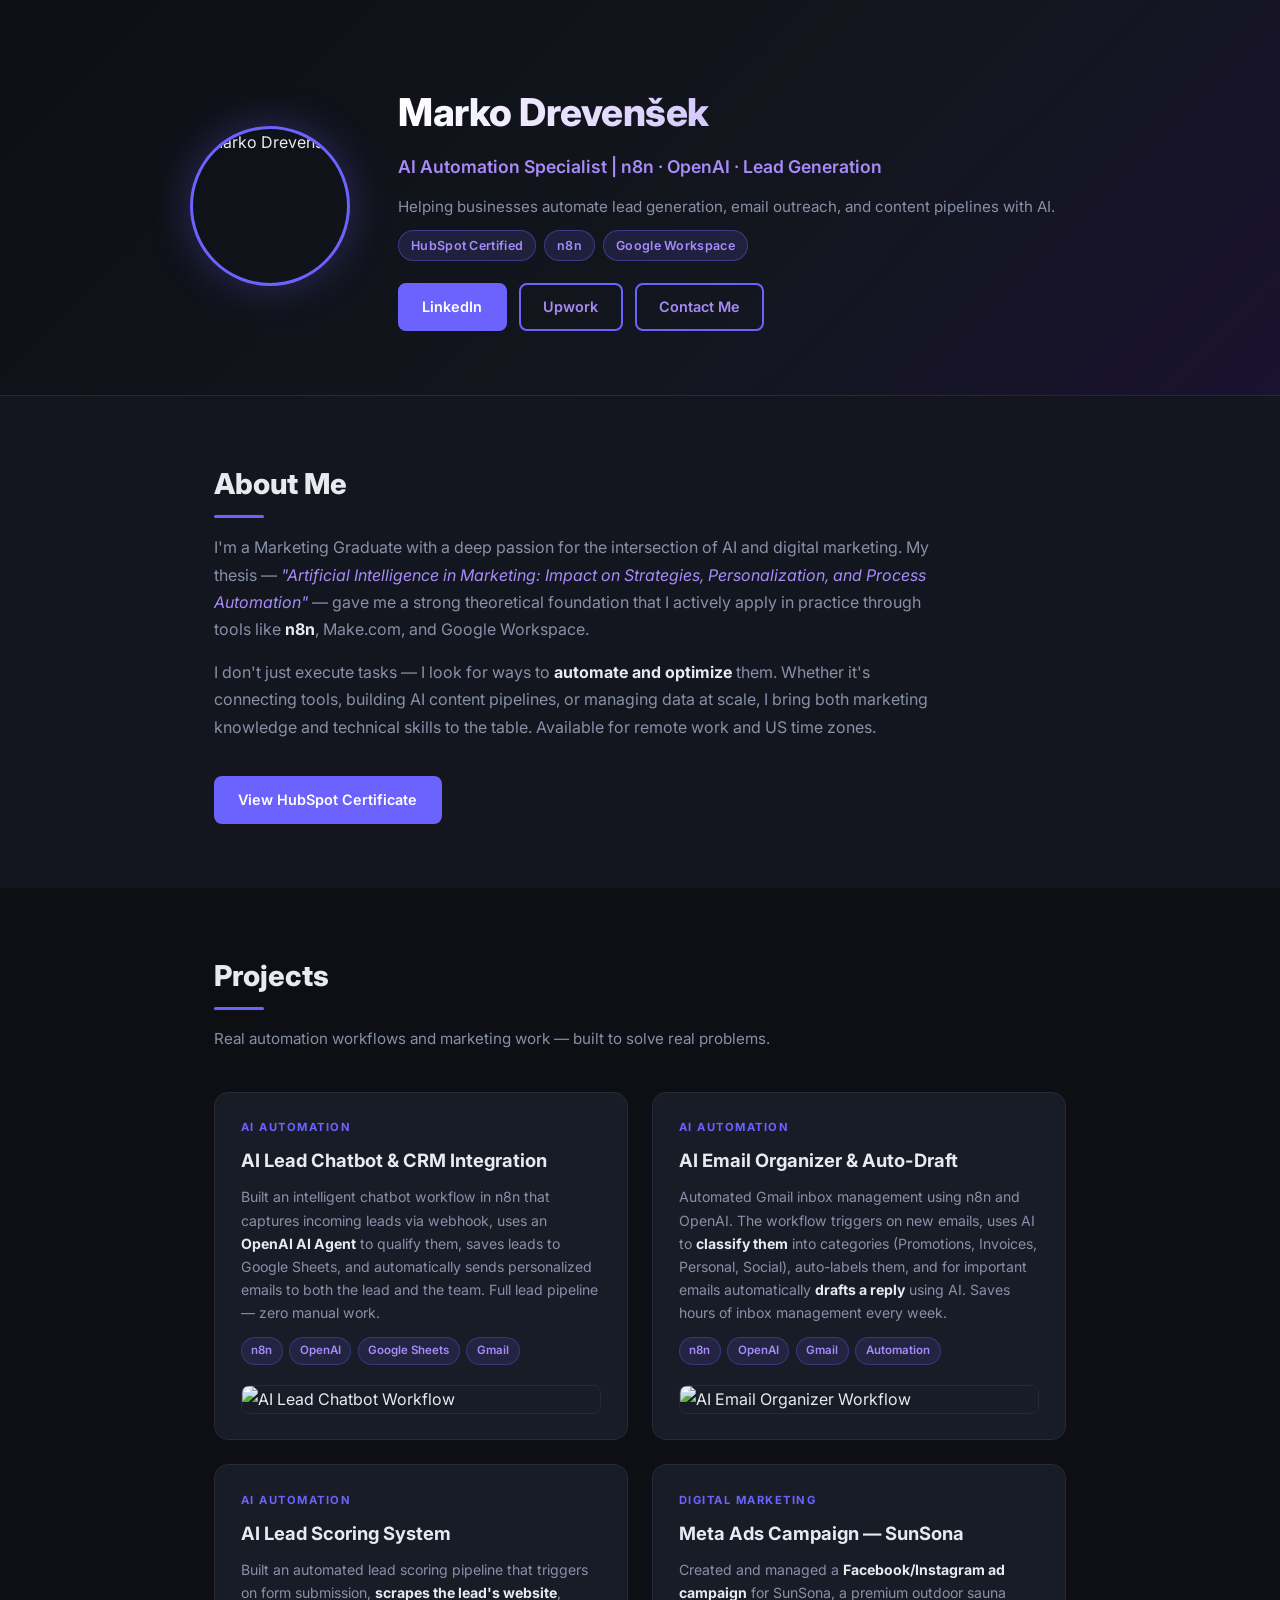
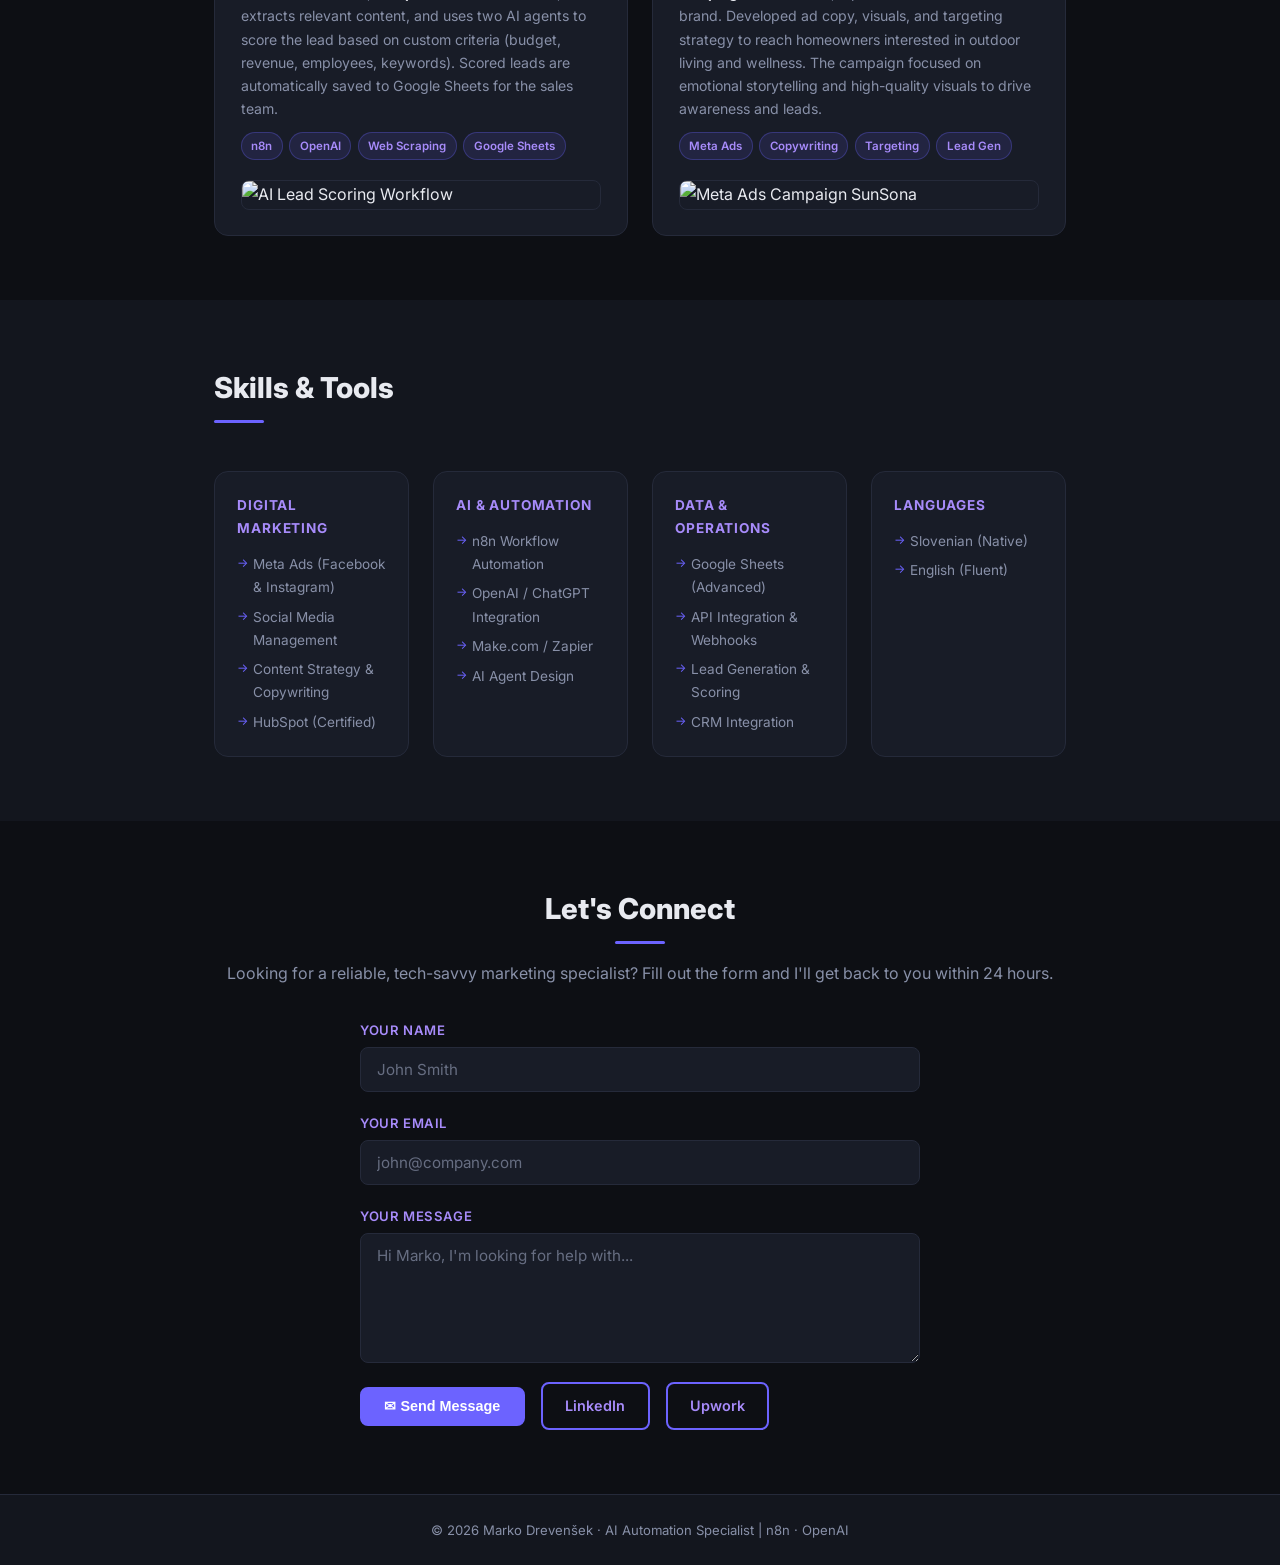
==== commit 6517afdd: "Update index.html" ====
--- a/index.html
+++ b/index.html
@@ -742,9 +742,9 @@
     });
   </script>
 
-  <>
-    <p>&copy; 2026 Marko Dreven&scaron;ek &middot; AI Automation Specialist | n8n &middot; OpenAI</p>
-  </footer>
+<footer>
+  <p>&copy; 2026 Marko Dreven&scaron;ek &middot; AI Automation Specialist | n8n &middot; OpenAI</p>
+</footer>
 
 </body>
 </html>
